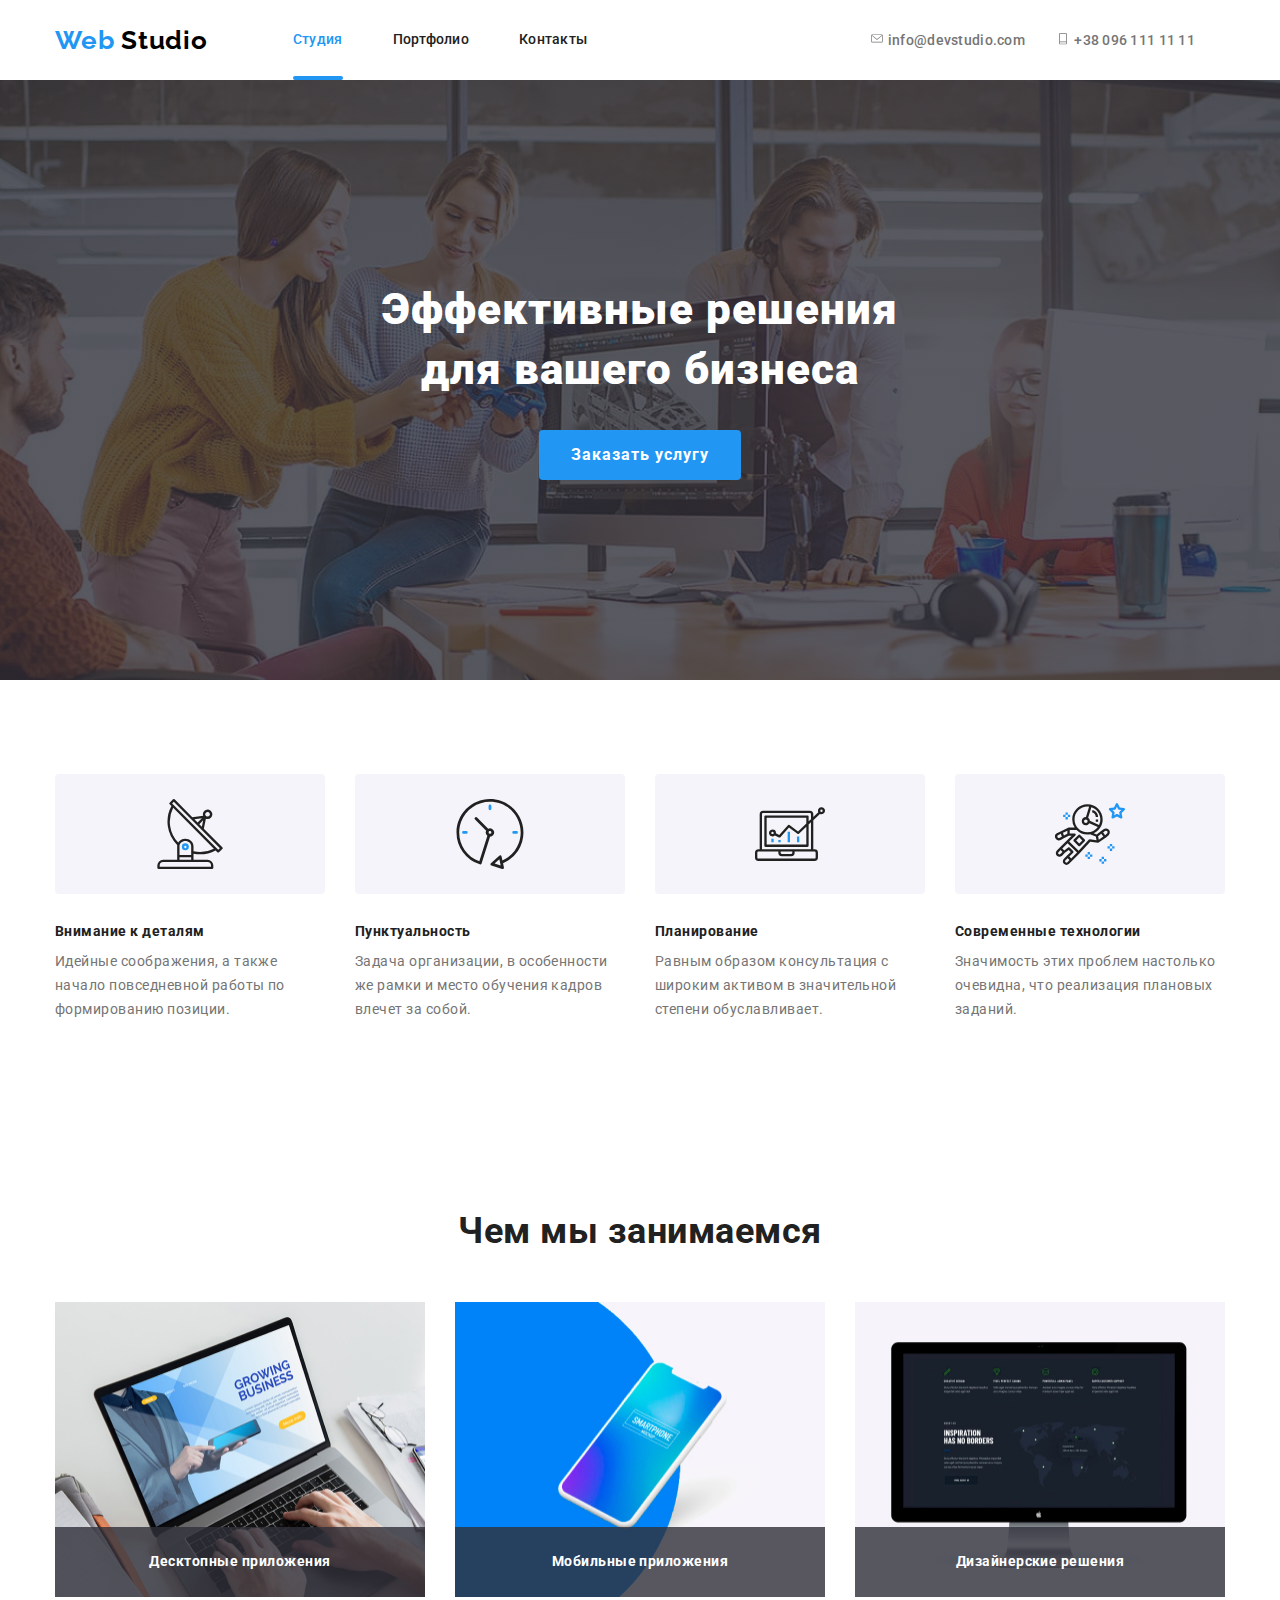
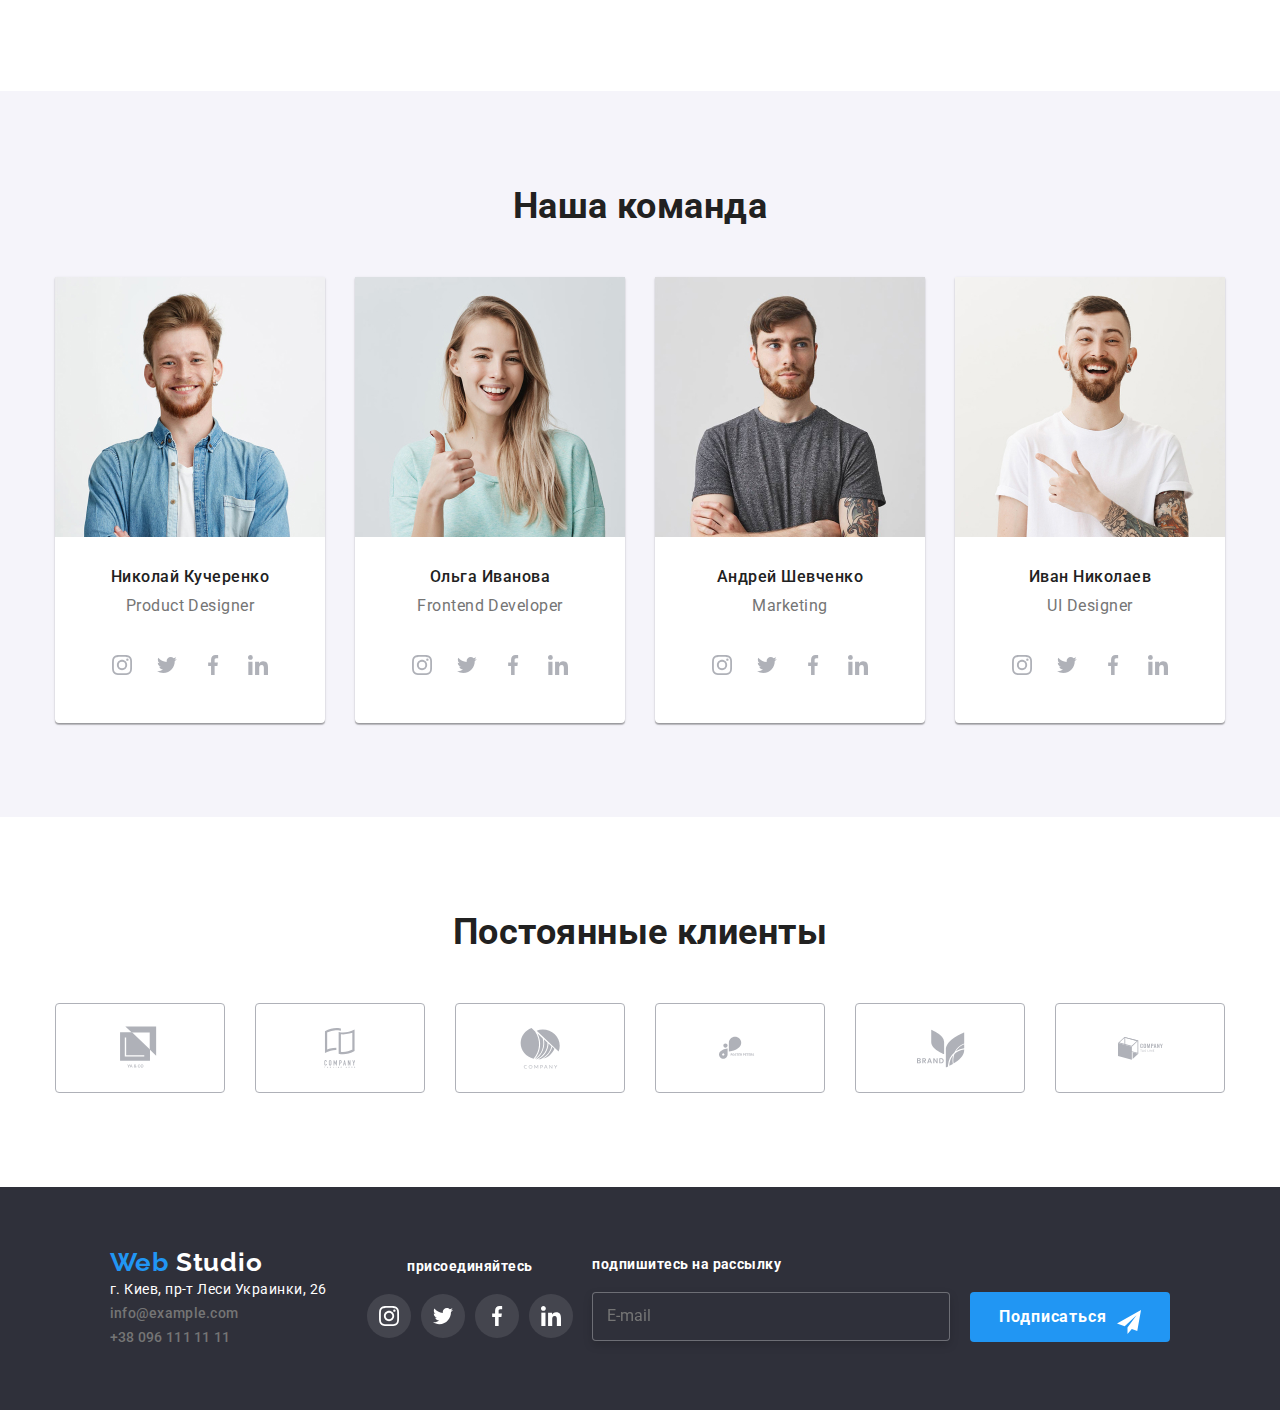
==== index.html @ cbdff16b "добавляет форму" ====
<!DOCTYPE html>
<html lang="ru">
<head>
    <meta charset="UTF-8">
    <meta name="viewport" content="width=device-width, initial-scale=1.0">
    <title>Web Studio</title>
    <link href="https://fonts.googleapis.com/css2?family=Raleway:wght@700&family=Roboto:wght@400;500;700;900&display=swap" rel="stylesheet">
    <link rel="stylesheet" href="./css/normalized.css">
    <link rel="stylesheet" href="./css/styles.css">
</head>
<body>
    <!--Шапка-->
    <header class="page-header">
            <div class="container header">
                <nav class="nav">
                    <a href="./index.html" class="logo">
                    <span class="web">Web</span> Studio 
                    </a>

                    <ul class="site-nav">
                        <li class="site-nav-item">
                            <a class="link current" href="" >Студия</a>
                        </li>
                        <li>
                            <a class="link" href="./portfolio.html">Портфолио</a>
                        </li>
                        <li>
                            <a class="link" href="">Контакты</a>
                        </li>
                    </ul>
                </nav>
                <ul class="contacts">
                    <li>
                        <a class="contacts-item" href="mailto:info@devstudio.com">
                            <svg class="link-icon">
                                <use href="./images/sprite.svg#icon-envelope2hover"></use>
                            </svg>
                            info@devstudio.com
                        </a>
                    </li>
                    <li>
                        <a class="contacts-item" href="tel:+380961111111">
                            <svg class="link-icon">
                                <use href="./images/sprite.svg#icon-mobile"></use>
                            </svg>
                            +38 096 111 11 11
                        </a>
                    </li>
                </ul>
            </div>
    </header>
    <main>
        <!--Блок герой-->
        <div class="overlay">
        <section class="hero">
            <h1 class="hero-title">
                Эффективные решения <br> для вашего бизнеса
            </h1>
            <!-- <a href="" class="button-hero" data-open-modal>Заказать услугу</a> -->
            <button class="button-hero" data-open-modal>Заказать услугу</button>
            
        </section>
        </div>

        <!--Особенности-->
        <section class="section">
            <div class="container">
                <h2 class="visually-hidden">Особенности</h2>

                <ul class="features-list">
                <li>
                    <div class="feature-icon">
                        <svg>
                            <use href="./images/sprite.svg#icon-antenna"></use>
                        </svg>
                    </div>
                    <h3 class="title">Внимание к деталям</h3>
                    <p class="features-text">Идейные соображения, а также начало повседневной
                    работы по формированию позиции.
                    </p>
                </li>

                <li>
                    <div class="feature-icon">
                        <svg>
                            <use href="./images/sprite.svg#icon-clock"></use>
                        </svg>
                    </div>
                    <h3 class="title">Пунктуальность</h3>
                    <p class="features-text">
                    Задача организации, в особенности же рамки 
                    и место обучения кадров влечет за собой.
                    </p>
                </li>

                <li>
                    <div class="feature-icon">
                        <svg>
                            <use href="./images/sprite.svg#icon-diagram"></use>
                        </svg>
                    </div>
                    <h3 class="title">Планирование</h3>
                    <p class="features-text">Равным образом консультация с широким 
                    активом в значительной степени обуславливает.
                    </p>
                </li>

                <li>
                    <div class="feature-icon">
                        <svg>
                            <use href="./images/sprite.svg#icon-astronaut"></use>
                        </svg>
                    </div>
                    <h3 class="title">Современные технологии</h3>
                    <p class="features-text">Значимость этих проблем настолько очевидна, 
                    что реализация плановых заданий.
                    </p>
                </li>
                </ul>
            </div>
        </section>

        <!--Направления работы-->
        <section class="section">
            <div class="container">
                <h2 class="section-title">Чем мы занимаемся</h2>

                <ul class="work-list">
                    <li>
                        <div class="work-item">
                            <img src="./images/box1.jpg"
                            alt="ноутбук" 
                            width="370"
                            height="295">

                            <h3 class="item-title">Десктопные приложения</h3>
                        </div>
                    </li>
                    <li>
                        <div class="work-item">
                            
                            <img src="./images/box2.jpg" 
                            alt="мобильный"
                            width="370"
                            height="295">
                            <h3 class="item-title">Мобильные приложения</h3>
                        </div>
                    </li>
                    <li>
                        <div class="work-item">
                            
                            <img src="./images/box3.jpg" 
                            alt="компьютер" 
                            width="370" 
                            height="295">
                            <h3 class="item-title">Дизайнерские решения</h3>
                        </div>
                    </li>
                </ul>
            </div>
        </section>
        
        <!--Команда-->
        <section class="section command">
            <div class="container">
                <h2 class="section-title">Наша команда</h2>
         
                <ul class="command-member">
                    <li>
                        <img src="./images/nik.jpg"
                        alt="фотография" 
                        width="270"
                        height="260"> 
                        <h3 class="member">Николай Кучеренко</h3>
                        <p class="function" lang="en">Product Designer</p>
                        <ul class="list-social-link">
                            <li>
                                <a href="" aria-label="Instagram" class="social-item" >
                                    <svg class="social-link">
                                        <use href="./images/sprite.svg#icon-instagram"></use>
                                    </svg>
                                </a>
                            </li>
                            <li>
                                <a href="" aria-label="Twitter" class="social-item">
                                    <svg class="social-link">
                                        <use href="./images/sprite.svg#icon-twitter"></use>
                                    </svg>
                                </a>
                            </li>
                            <li>
                                <a href="" aria-label="Facebook" class="social-item">
                                    <svg class="social-link">
                                        <use href="./images/sprite.svg#icon-facebook"></use>
                                    </svg>
                                </a>
                            </li>
                            <li>
                                <a href="" aria-label="Linkedin" class="social-item">
                                    <svg class="social-link">
                                        <use href="./images/sprite.svg#icon-linkedin"></use>
                                    </svg>
                                </a>
                            </li>
                        </ul>
                    </li>
                    <li>
                        <img src="./images/olga.jpg"
                        alt="фотография" 
                        width="270"
                        height="260">
                        <h3 class="member">Ольга Иванова</h3>
                        <p class="function" lang="en">Frontend Developer</p>
                        <ul class="list-social-link">
                            <li>
                                <a href="" aria-label="Instagram" class="social-item" >
                                    <svg class="social-link">
                                        <use href="./images/sprite.svg#icon-instagram"></use>
                                    </svg>
                                </a>
                            </li>
                            <li>
                                <a href="" aria-label="Twitter" class="social-item">
                                    <svg class="social-link">
                                        <use href="./images/sprite.svg#icon-twitter"></use>
                                    </svg>
                                </a>
                            </li>
                            <li>
                                <a href="" aria-label="Facebook" class="social-item">
                                    <svg class="social-link">
                                        <use href="./images/sprite.svg#icon-facebook"></use>
                                    </svg>
                                </a>
                            </li>
                            <li>
                                <a href="" aria-label="Linkedin" class="social-item">
                                    <svg class="social-link">
                                        <use href="./images/sprite.svg#icon-linkedin"></use>
                                    </svg>
                                </a>
                            </li>
                        </ul>
                    </li>
                    <li>
                        <img src="./images/andrei.jpg"
                        alt="фотография" 
                        width="270"
                        height="260">
                        <h3 class="member">Андрей Шевченко</h3>
                        <p class="function" lang="en">Marketing</p>
                        <ul class="list-social-link">
                            <li>
                                <a href="" aria-label="Instagram" class="social-item" >
                                    <svg class="social-link">
                                        <use href="./images/sprite.svg#icon-instagram"></use>
                                    </svg>
                                </a>
                            </li>
                            <li>
                                <a href="" aria-label="Twitter" class="social-item">
                                    <svg class="social-link">
                                        <use href="./images/sprite.svg#icon-twitter"></use>
                                    </svg>
                                </a>
                            </li>
                            <li>
                                <a href="" aria-label="Facebook" class="social-item">
                                    <svg class="social-link">
                                        <use href="./images/sprite.svg#icon-facebook"></use>
                                    </svg>
                                </a>
                            </li>
                            <li>
                                <a href="" aria-label="Linkedin" class="social-item">
                                    <svg class="social-link">
                                        <use href="./images/sprite.svg#icon-linkedin"></use>
                                    </svg>
                                </a>
                            </li>
                        </ul>
                    </li>
                    <li>
                        <img src="./images/ivan.jpg"
                        alt="фотография" 
                        width="270"
                        height="260">
                        <h3 class="member">Иван Николаев</h3>
                        <p class="function" lang="en">UI Designer</p>
                        <ul class="list-social-link">
                            <li>
                                <a href="" aria-label="Instagram" class="social-item" >
                                    <svg class="social-link">
                                        <use href="./images/sprite.svg#icon-instagram"></use>
                                    </svg>
                                </a>
                            </li>
                            <li>
                                <a href="" aria-label="Twitter" class="social-item">
                                    <svg class="social-link">
                                        <use href="./images/sprite.svg#icon-twitter"></use>
                                    </svg>
                                </a>
                            </li>
                            <li>
                                <a href="" aria-label="Facebook" class="social-item">
                                    <svg class="social-link">
                                        <use href="./images/sprite.svg#icon-facebook"></use>
                                    </svg>
                                </a>
                            </li>
                            <li>
                                <a href="" aria-label="Linkedin" class="social-item">
                                    <svg class="social-link">
                                        <use href="./images/sprite.svg#icon-linkedin"></use>
                                    </svg>
                                </a>
                            </li>
                        </ul>
                    </li>
                </ul>
        </div>
        </section>

        <!--Постоянные клиенты-->
        <section class="section">
            <div class="container">
                <h2 class="section-title">Постоянные клиенты</h2>
                <ul class="list-client">
                    <li>
                        <a href="" aria-label="" class="client">
                            <svg class="client-logo yaco">
                                <use href="./images/sprite.svg#icon-yaco"></use>
                            </svg> 
                        </a>
                    </li>
                    <li>
                        <a href="" aria-label=""  class="client">
                            <svg class="client-logo tagline">
                                <use href="./images/sprite.svg#icon-tagline"></use>
                            </svg> 
                        </a>
                    </li>
                    <li>
                        <a href="" aria-label="" class="client">
                            <svg class="client-logo company">
                                <use href="./images/sprite.svg#icon-company"></use>
                            </svg> 
                        </a>
                    </li>
                    <li>
                        <a href="" aria-label="" class="client">
                            <svg class="client-logo foster">
                                <use href="./images/sprite.svg#icon-foster"></use>
                            </svg> 
                        </a>
                    </li>
                    <li>
                        <a href="" aria-label="" class="client">
                            <svg class="client-logo brand">
                                <use href="./images/sprite.svg#icon-brand"></use>
                            </svg> 
                        </a>
                    </li>
                    <li>
                        <a href="" aria-label="" class="client">
                            <svg class="client-logo tag">
                                <use href="./images/sprite.svg#icon-companytag"></use>
                            </svg> 
                        </a>
                    </li>
                </ul>
            </div>
        </section>
    </main>
    
    <!--Футер-->
    <footer class="footer">
        <div class="container footer">
            <div>
                <a href="./index.html" class="logo">
                    <span class="web">Web</span> 
                    <span class="studio">Studio</span> 
                </a>
                <address class="address">
                    г. Киев, пр-т Леси Украинки, 26
                    <ul class="address item">
                        <li class="contacts footer">
                            <a href="mailto:info@example.com">
                                info@example.com
                            </a>
                        </li>
                        <li class="contacts footer">
                            <a href="tel:+380961111111">
                                +38 096 111 11 11
                            </a>
                        </li>
                    </ul>
                </address>
            </div>
            <div class="join">
                <b class="slogan">присоединяйтесь</b>
                <ul class="list-link">
                    <li>
                        <a href="" class="link-footer instagram" aria-label="Instagram" ></a>
                    </li>
                    <li>
                        <a href="" class="link-footer twitter" aria-label="Twitter"></a>
                    </li>
                    <li>
                        <a href="" class="link-footer facebook" aria-label="Facebook"></a>
                    </li>
                    <li>
                        <a href="" class="link-footer linkedin" aria-label="Linkedin"></a>
                    </li>
                </ul>
            </div>
            <div class="footer-email">
                <label for="e-mail" class="slogan">подпишитесь на рассылку</label>
                <input type="email" id="e-mail" placeholder="E-mail" class="footer-input">
            </div>
                <a href="" class="footer-button">Подписаться</a>
        </div>
    </footer>
    <div class="backdrop is-hidden" data-backdrop>
        <div class="modal">
            <form class="form">

                <button class="close" data-close-modal>
                    <svg class="close-item" width="11" height="11">
                        <use href="./images/spriteform.svg#icon-close" ></use>
                    </svg>
                </button>
                
                <div class="form-title">
                    <b>Оставьте свои данные, мы вам перезвоним</b>
                </div>

                <div class="form-field">
                    <input type="text" id="name" class="form-input" placeholder=" ">
                    <label for="name" class="form-label">Имя</label>
                    <svg width="12" height="12">
                        <use href="./images/spriteform.svg#icon-name"></use>
                    </svg>
                </div>

                <div class="form-field">
                    <input type="tel" id="tel" class="form-input" placeholder=" ">
                    <label for="tel" class="form-label">Телефон</label>
                    <svg width="13" height="13">
                        <use href="./images/spriteform.svg#icon-tel"></use>
                    </svg>
                </div>

                <div class="form-field">
                    <input type="email" id="mail" class="form-input" placeholder=" ">
                    <label for="mail" class="form-label">Почта</label>
                    <svg width="15" height="12">
                        <use href="./images/spriteform.svg#icon-mail"></use>
                    </svg>
                </div>

                <div class="form-field">
                    <textarea name="comment" id="comment" cols="55" rows="5" class="form-comment"></textarea>
                    <label for="comment" class="form-label comment">Комментарий</label>
                </div>

                <div class="form-field policy">
                    <input type="checkbox" name="" id="policy" class="input-policy" >
                    <label for="policy" class="policy">Соглашаюсь с рассылкой и принимаю 
                        <a href="" class="policy-link">Условия договора</a> 
                    </label>
                </div>

                <button type="submit" class="submit">Отправить</button>
            </form>
        </div>
    </div>
    <script>
        const refs = {
            openModalBtn: document.querySelector("[data-open-modal]"),
            closeModalBtn: document.querySelector("[data-close-modal]"),
            backdrop: document.querySelector("[data-backdrop]"),
        };

        refs.openModalBtn.addEventListener("click", toggleModal);
        refs.closeModalBtn.addEventListener("click", toggleModal);

        refs.backdrop.addEventListener("click", logBackdropClick);

        function toggleModal() {
            refs.backdrop.classList.toggle("is-hidden");
        }

        function logBackdropClick() {
            console.log("это клик в бекдроп");
        }
    </script>
</body>

</html>
---- css/normalized.css ----
/*! normalize.css v8.0.1 | MIT License | github.com/necolas/normalize.css */

/* Document
   ========================================================================== */

/**
 * 1. Correct the line height in all browsers.
 * 2. Prevent adjustments of font size after orientation changes in iOS.
 */

 html {
    line-height: 1.15; /* 1 */
    -webkit-text-size-adjust: 100%; /* 2 */
  }
  
  /* Sections
     ========================================================================== */
  
  /**
   * Remove the margin in all browsers.
   */
  
  body {
    margin: 0;
  }
  
  /**
   * Render the `main` element consistently in IE.
   */
  
  main {
    display: block;
  }
  
  /**
   * Correct the font size and margin on `h1` elements within `section` and
   * `article` contexts in Chrome, Firefox, and Safari.
   */
  
  h1 {
    font-size: 2em;
    margin: 0.67em 0;
  }
  
  /* Grouping content
     ========================================================================== */
  
  /**
   * 1. Add the correct box sizing in Firefox.
   * 2. Show the overflow in Edge and IE.
   */
  
  hr {
    box-sizing: content-box; /* 1 */
    height: 0; /* 1 */
    overflow: visible; /* 2 */
  }
  
  /**
   * 1. Correct the inheritance and scaling of font size in all browsers.
   * 2. Correct the odd `em` font sizing in all browsers.
   */
  
  pre {
    font-family: monospace, monospace; /* 1 */
    font-size: 1em; /* 2 */
  }
  
  /* Text-level semantics
     ========================================================================== */
  
  /**
   * Remove the gray background on active links in IE 10.
   */
  
  a {
    background-color: transparent;
  }
  
  /**
   * 1. Remove the bottom border in Chrome 57-
   * 2. Add the correct text decoration in Chrome, Edge, IE, Opera, and Safari.
   */
  
  abbr[title] {
    border-bottom: none; /* 1 */
    text-decoration: underline; /* 2 */
    text-decoration: underline dotted; /* 2 */
  }
  
  /**
   * Add the correct font weight in Chrome, Edge, and Safari.
   */
  
  b,
  strong {
    font-weight: bolder;
  }
  
  /**
   * 1. Correct the inheritance and scaling of font size in all browsers.
   * 2. Correct the odd `em` font sizing in all browsers.
   */
  
  code,
  kbd,
  samp {
    font-family: monospace, monospace; /* 1 */
    font-size: 1em; /* 2 */
  }
  
  /**
   * Add the correct font size in all browsers.
   */
  
  small {
    font-size: 80%;
  }
  
  /**
   * Prevent `sub` and `sup` elements from affecting the line height in
   * all browsers.
   */
  
  sub,
  sup {
    font-size: 75%;
    line-height: 0;
    position: relative;
    vertical-align: baseline;
  }
  
  sub {
    bottom: -0.25em;
  }
  
  sup {
    top: -0.5em;
  }
  
  /* Embedded content
     ========================================================================== */
  
  /**
   * Remove the border on images inside links in IE 10.
   */
  
  img {
    border-style: none;
  }
  
  /* Forms
     ========================================================================== */
  
  /**
   * 1. Change the font styles in all browsers.
   * 2. Remove the margin in Firefox and Safari.
   */
  
  button,
  input,
  optgroup,
  select,
  textarea {
    font-family: inherit; /* 1 */
    font-size: 100%; /* 1 */
    line-height: 1.15; /* 1 */
    margin: 0; /* 2 */
  }
  
  /**
   * Show the overflow in IE.
   * 1. Show the overflow in Edge.
   */
  
  button,
  input { /* 1 */
    overflow: visible;
  }
  
  /**
   * Remove the inheritance of text transform in Edge, Firefox, and IE.
   * 1. Remove the inheritance of text transform in Firefox.
   */
  
  button,
  select { /* 1 */
    text-transform: none;
  }
  
  /**
   * Correct the inability to style clickable types in iOS and Safari.
   */
  
  button,
  [type="button"],
  [type="reset"],
  [type="submit"] {
    -webkit-appearance: button;
  }
  
  /**
   * Remove the inner border and padding in Firefox.
   */
  
  button::-moz-focus-inner,
  [type="button"]::-moz-focus-inner,
  [type="reset"]::-moz-focus-inner,
  [type="submit"]::-moz-focus-inner {
    border-style: none;
    padding: 0;
  }
  
  /**
   * Restore the focus styles unset by the previous rule.
   */
  
  button:-moz-focusring,
  [type="button"]:-moz-focusring,
  [type="reset"]:-moz-focusring,
  [type="submit"]:-moz-focusring {
    outline: 1px dotted ButtonText;
  }
  
  /**
   * Correct the padding in Firefox.
   */
  
  fieldset {
    padding: 0.35em 0.75em 0.625em;
  }
  
  /**
   * 1. Correct the text wrapping in Edge and IE.
   * 2. Correct the color inheritance from `fieldset` elements in IE.
   * 3. Remove the padding so developers are not caught out when they zero out
   *    `fieldset` elements in all browsers.
   */
  
  legend {
    box-sizing: border-box; /* 1 */
    color: inherit; /* 2 */
    display: table; /* 1 */
    max-width: 100%; /* 1 */
    padding: 0; /* 3 */
    white-space: normal; /* 1 */
  }
  
  /**
   * Add the correct vertical alignment in Chrome, Firefox, and Opera.
   */
  
  progress {
    vertical-align: baseline;
  }
  
  /**
   * Remove the default vertical scrollbar in IE 10+.
   */
  
  textarea {
    overflow: auto;
  }
  
  /**
   * 1. Add the correct box sizing in IE 10.
   * 2. Remove the padding in IE 10.
   */
  
  [type="checkbox"],
  [type="radio"] {
    box-sizing: border-box; /* 1 */
    padding: 0; /* 2 */
  }
  
  /**
   * Correct the cursor style of increment and decrement buttons in Chrome.
   */
  
  [type="number"]::-webkit-inner-spin-button,
  [type="number"]::-webkit-outer-spin-button {
    height: auto;
  }
  
  /**
   * 1. Correct the odd appearance in Chrome and Safari.
   * 2. Correct the outline style in Safari.
   */
  
  [type="search"] {
    -webkit-appearance: textfield; /* 1 */
    outline-offset: -2px; /* 2 */
  }
  
  /**
   * Remove the inner padding in Chrome and Safari on macOS.
   */
  
  [type="search"]::-webkit-search-decoration {
    -webkit-appearance: none;
  }
  
  /**
   * 1. Correct the inability to style clickable types in iOS and Safari.
   * 2. Change font properties to `inherit` in Safari.
   */
  
  ::-webkit-file-upload-button {
    -webkit-appearance: button; /* 1 */
    font: inherit; /* 2 */
  }
  
  /* Interactive
     ========================================================================== */
  
  /*
   * Add the correct display in Edge, IE 10+, and Firefox.
   */
  
  details {
    display: block;
  }
  
  /*
   * Add the correct display in all browsers.
   */
  
  summary {
    display: list-item;
  }
  
  /* Misc
     ========================================================================== */
  
  /**
   * Add the correct display in IE 10+.
   */
  
  template {
    display: none;
  }
  
  /**
   * Add the correct display in IE 10.
   */
  
  [hidden] {
    display: none;
  }
---- css/styles.css ----
:root {
    --primary-text-color: #757575;
    --title-text-color: #212121;
    --accent-collor: #2196F3;
    --background-color: #FFFFFF;
}

/* цвет основного текста #757575 */
/* вторичный цвет текста #212121 */
/* цвет текста для футер-адрес rgba(255, 255, 255, 0.6 */
/* цвет фона футер #2F303A */
/* цвет фона вторичный #F5F4FA */
/* белый #FFFFFF */
/* черный #000000 */
/* акцент #2196F3 */

html {
    box-sizing: border-box;
}

 
*,
*::before,
*::after {
box-sizing: inherit;
  }

body {
    font-family: Roboto, sans-serif;
    background-color: var(--background-color);
    color: var(--primary-text-color);
    letter-spacing: 0.03em;
}

.visually-hidden {
    position: absolute !important;
    clip: rect(1px 1px 1px 1px);
    /* IE6, IE7 */
    clip: rect(1px, 1px, 1px, 1px);
    padding: 0 !important;
    border: 0 !important;
    height: 1px !important;
    width: 1px !important;
    overflow: hidden;
  }

ul {
    list-style: none;
    margin-top: 0;
    margin-bottom: 0;
    padding-left: 0;
}
a {
    text-decoration: none;
}
img {
    display: block;
}

.section {
    padding-top: 94px;
    padding-bottom: 94px;
}

.container {
    margin-left: auto;
    margin-right: auto;
    width: 1200px;
    padding-left: 15px;
    padding-right: 15px;
}

/* шапка */
.logo {
    color: #000000;
    font-family: Raleway, sans-serif;       
    font-weight: bold;
    font-size: 26px;
    line-height: 1.19;
    letter-spacing: 0.03em;
    margin-right: 85px;

    transition-duration: 250ms;
    transition-timing-function: cubic-bezier(0.4, 0, 0.2, 1);

}
.logo:hover {
    color: var(--accent-collor);
}
.logo:focus {
    color: var(--accent-collor);
}
.web {
    color: var(--accent-collor);
}

/* site nav */
.site-nav .link {
    color: var(--title-text-color);
    letter-spacing: 0.02em;
    font-family: Roboto;
    font-weight: 500;
    font-size: 14px;
    line-height: 1.14;
    display: block;
    padding-top: 32px;
    padding-bottom: 32px;

    transition-duration: 250ms;
    transition-timing-function: cubic-bezier(0.4, 0, 0.2, 1);
}
.site-nav .link:hover,
.site-nav .link:focus {
    color: var(--accent-collor);
}
.site-nav .current {
    color: var(--accent-collor);  
}
.site-nav {
    display: flex;
}
.site-nav>li:not(:last-child) {
    margin-right: 50px;
}
.nav {
    display: flex;
    align-items: center;
}
.site-nav-item {
    position: relative;
}
.current::after {
    content: '';
    display: block;
    width: 100%;
    height: 4px;
    background-color: var(--accent-collor);
    position: absolute;
    bottom: 0;
    border-radius: 2px;
}
.container.header {
    display: flex;
    align-items: center;
}
/* contacts */
.contacts-item {
    color: var(--primary-text-color);
    letter-spacing: 0.02em;
    font-weight: 500;
    font-size: 14px;
    line-height: 1.14;
    fill: #757575;

    margin-right: 30px;
    padding-top: 32px;
    padding-bottom: 32px;

    transition-duration: 250ms;
    transition-timing-function: cubic-bezier(0.4, 0, 0.2, 1);
    
}
.contacts-item:hover,
.contacts-item:focus {
    color: var(--accent-collor);
    fill: var(--accent-collor);
}
.contacts {
    display: flex;
    margin-left: auto;
}
.link-icon {
    width: 16px;
    height: 11.5px;
    color: currentColor
}

/* hero */
.hero {
    letter-spacing: 0.06em;
    text-align: center;
    padding-top: 200px;
}
.overlay{
     background-image: linear-gradient( 
        to right,
        rgba(47, 48, 58, 0.8),
        rgba(47, 48, 58, 0.8)),
    url(../images/hero.jpg); 
    
    background-position: center;
    height: 600px;
    max-width: 1600px;
    background-size: cover;
    margin: auto;
}
.hero-title {
    color: var(--background-color);
    font-weight: 900;
    font-size: 44px;
    line-height: 1.36;
    

    margin-top: 0;
    margin-bottom: 30px;
}
    
.button-hero {
    background-color: var(--accent-collor);
    color: var(--background-color);
    font-weight: 700;
    font-style: normal;
    font-size: 16px;
    line-height: 1.88;
    letter-spacing: 0.06em;
    text-align: center;

    display: inline-block;
    align-items: center;
    min-width: 200px;
    border-radius: 4px;
    text-align: center;
    padding: 10px 32px;

}
.backdrop {
    position: fixed;
    top: 0;
    left: 0;

    width: 100%;
    height: 100%;

    background: rgba(0, 0, 0, 0.2);

    transition-duration: 250ms;
    transition-timing-function: cubic-bezier(0.4, 0, 0.2, 1);
}
.backdrop.is-hidden {
    opacity: 0;
    pointer-events: none;
}
.modal {
    position: absolute;
    top: 50%;
    left: 50%;
    transform: translate(-50%, -50%);

    width: 528px;
    height: 581px;

    background-color: var(--background-color);
   
}
.form {
    padding: 40px;
    position: relative;
}
textarea {
    resize: none;
}
.form-field {
    position: relative;
    display: flex;
   
}
.form-field > svg {
    position: absolute;
    transform: translate(19px, 14px);
}
.form-input {
    
    width: 100%;
    margin-bottom: 28px;
    border: 1px solid rgba(33, 33, 33, 0.2);
    padding: 10px;  
    padding-left: 42px;
}
.form-input:focus + .form-label,
.form-input:not(:placeholder-shown) + .form-label {
    color: var(--accent-collor);
    transform: translate(15px, -20px);

    transition-duration: 250ms;
    transition-timing-function: cubic-bezier(0.4, 0, 0.2, 1);
}
.form-comment {
    border: 1px solid rgba(33, 33, 33, 0.2);
    margin-bottom: 20px;
    padding: 10px;
}
.form-comment:focus + .form-label {
    transform: translate(15px, -20px);
    color: var(--accent-collor);
}
.form-label.comment {
    transform: translate(16px, 12px);
}
.form-title {
    font-size: 20px;
    line-height: 23px;
    text-align: center;
    letter-spacing: 1.15;
    
    color: #212121;

    margin-bottom: 30px;
}
.form-label {
    position: absolute;

    font-size: 14px;
    line-height: 16px;
    letter-spacing: 1.14;

    top: 0;
    left: 0;

    transform: translate(42px, 13px);
}
.policy {
    letter-spacing: 1.71;
    font-size: 14px;
    line-height: 24px;
    
    
}
.input-policy {
    position: absolute;
    transform: translate(-215px, 5px);
    width: 16px;
    height: 15px;
}
.input-policy:checked {
    background-color: var(--accent-collor);
}
.policy-link {
    color: var(--accent-collor);
}
.policy-link:focus,
.policy-link:hover {
    color: var(--accent-collor);
}
.form-field.policy {
    display: flex;
    justify-content: center;
}
.submit {
    color: var(--background-color);
    background-color: var(--accent-collor);

    width: 200px;
    height: 50px;
    
    margin-top: 30px;
    margin-left: 124px;
    margin-right: 124px;
}
.close {
    width: 30px;
    height: 30px;
    border-radius: 50%;
    display: flex;
    position: absolute;
    top: 0;
    left: 0;
    transform: translate(480px, 5px); 
    
    background: var(--background-color);
    border: 1px solid rgba(0, 0, 0, 0.1);
   
    padding: 2px;

    display: flex;
    justify-content: center;
    align-items: center;
}
.close:hover,
.close:focus {
    background: var(--background-color);
    border: 1px solid rgba(0, 0, 0, 0.1);
    fill: var(--accent-collor)
}
.form-input:focus ~ svg {
    fill: var(--accent-collor)
}

/* title */
.section-title {
    color: var(--title-text-color);
    font-weight: bold;
    font-size: 36px;
    line-height: 1.17;
    text-align: center;
    margin-top: 0;
    margin-bottom: 50px;

}

/* features */
.features-list .title {
    color: var(--title-text-color);
    font-weight: bold;
    font-size: 14px;
    line-height: 1.14;
    margin-top: 0;
    margin-bottom: 10px;
}
.features-text {
    font-weight: normal;
    font-size: 14px;
    line-height: 1.71;
    margin-top: 0;
    margin-bottom: 0;
}
.features-list img {
    margin-top: 0;
    margin-bottom: 30px;
}
.features-list>li:not(:last-child) {
    margin-right: 30px;
}
.features-list {
    align-items: center;
    display: flex; 
}
.feature-icon {
    width: 270px;
    height: 120px;
    display: flex;
    padding: 25px 100px;
    margin-right: 0;
    margin-bottom: 30px;
    background-color: #F5F4FA;
    border-radius: 4px;
}

/* work */
.item-title {
    color: var(--background-color);
    background-color: rgba(47, 48, 58, 0.8);
    font-weight: bold;
    font-size: 14px;
    line-height: 1.14;
    text-align: center;
    
    margin-top: 0;
    margin-bottom: 0;
    padding-top: 27px;
    padding-bottom: 27px;
    
    position: absolute;
    bottom: 0;
    width: 100%;
}

.work-list {
    display: flex;
    
}
.work-list>li:not(:last-child) {
    margin-right: 30px;
}

.work-item {
    position: relative;
}


/* command */
.command {
    background-color: #F5F4FA;
}
.member {
    color: var(--title-text-color);
    font-weight: 500;
    font-size: 16px;
    line-height: 1.19;
    text-align: center;
    margin-top: 0;
    margin-bottom: 10px;
}
.function {
    font-weight: normal;
    font-size: 16px;
    line-height: 1.19;
    text-align: center;
    margin-top: 0;
    margin-bottom: 0;
}
.command img {
    margin-bottom: 30px;
}
.command-member {
    display: flex;
}
.command-member>li:not(:last-child) {
    margin-right: 30px;
}
.command-member>li {
    border-radius: 0px 0px 4px 4px;
    box-shadow: 0px 2px 1px 
    rgba(0, 0, 0, 0.2), 0px 1px 1px 
    rgba(0, 0, 0, 0.14), 0px 1px 3px 
    rgba(0, 0, 0, 0.12);
    background: var(--background-color);
}
.list-social-link {
    display: flex;
    flex-direction: row;
    justify-content: space-around;
    padding: 28px 44px 36px; 
}
.social-link {
    width: 20px;
    height: 20px;
    display: flex;
    color: currentColor   
}
.social-item {
    background: var(--background-color);
    fill: #afb1b8;
    width: 44px;
    height: 44px;
    border-radius: 50%;
    display: flex;
    align-items: center;
    justify-content: space-around;

    transition-duration: 250ms;
    transition-timing-function: cubic-bezier(0.4, 0, 0.2, 1);
}
.social-item:hover {
    background: var(--accent-collor);
    width: 44px;
    height: 44px;
    border-radius: 50%;
    fill: var(--background-color) 
}

/* clients */
.list-client {
    display: flex;
}
.client {
    border: 1px solid #AFB1B8;
    box-sizing: border-box;
    border-radius: 4px;
    width: 170px;
    height: 90px;
    display: flex;
    align-items: center;
    justify-content: center;
    fill: #afb1b8; 

    transition-duration: 250ms;
    transition-timing-function: cubic-bezier(0.4, 0, 0.2, 1);
}
.list-client>li:last-child {
    margin-right: 0;
}
.list-client>li {
    margin-right: 30px;
}
.client:hover {
    border: 1px solid var(--accent-collor);
    cursor: pointer;
    fill: var(--accent-collor);
}
.client-logo {
    color: currentColor;
    display: block;
}
.yaco {
    width: 44px;
    height: 49px;
}
.tagline {
    width: 40px;
    height: 52px;
}
.company {
    width: 41px;
    height: 43px;
}
.foster {
    width: 80px;
    height: 42px;
}
.brand {
    width: 59px;
    height: 47px;
}
.tag {
    width: 89px;
    height: 45px;
}

/* footer */
.footer {
    background-color: #2F303A;
}
.studio {
    color: var(--background-color);
}
.address {
    color: var(--background-color);
    font-weight: normal;
    font-style: normal;
    font-size: 14px;
    line-height: 1.71;
}
.address>.contacts {
    color: rgba(255, 255, 255, 0.6);
    font-weight: normal;
    
}
.slogan {
    color: var(--background-color);
    margin-bottom: 20px;
   
    font-size: 14px;
    line-height: 16px;
    letter-spacing: 1.14;
    font-weight: bold;
}
.container.footer {
    display: flex;
    justify-content: space-around;
    padding: 60px;
    align-items: center;
}
.list-link {
    display: flex;
}
.link-footer {
    background: rgba(255, 255, 255, 0.1);
    display: flex;
    flex-direction: row;
    content: "";
    width: 44px;
    height: 44px;
    border-radius: 50%;

    background-repeat: no-repeat;
    background-position: center;

    transition-duration: 250ms;
    transition-timing-function: cubic-bezier(0.4, 0, 0.2, 1);
    
}
.list-link>li{
    margin-right: 10px;
}

.list-link>li:last-child {
    margin-right: 0;
  }
.link-footer:hover,
.link-footer:focus {
    cursor: pointer;
    background-color: var(--accent-collor);
}

.join {
    display: flex;
    align-items: center;
    flex-direction: column;
}
.contacts.footer>a {
    color: var(--primary-text-color);
    letter-spacing: 0.02em;
    font-weight: 500;
    font-size: 14px;
    line-height: 1.71;
}
.instagram {
    background-image: url(../images/instagram.svg); 
}
.twitter {
    background-image: url(../images/twitter.svg);
}
.facebook {
    background-image: url(../images/facebook.svg);
}
.linkedin {
    background-image: url(../images/linkedin.svg);
}
.address.item {
    padding-left: 0;
}
.footer-button {
    font-style: normal;
    font-weight: 700;
    font-size: 16px;
    line-height: 1.88;
    background-color: var(--accent-collor);
    color: var(--background-color);
    letter-spacing: 0.06em;
    
    min-width: 200px;
    height: 50px;
    display: inline-block;
    border-radius: 4px;
    
    padding: 10px 29px;
    margin-top: 37px;
}
.footer-button::after {
    content: "";
    width: 24px;
    height: 24px;
    background-image: url(../images/send.svg);
    background-size: contain;
    display: inline-flex;
    align-items: center;
    cursor: pointer;
    margin-left: 10px;
    text-align: center;
}
.footer-email {
    display: flex;
    flex-direction: column;

    
}
.footer-input {
    width: 358px;
    padding: 14px;
    
    background-color: #2F303A;
    border: 1px solid rgba(255, 255, 255, 0.3);
    filter: drop-shadow(0px 4px 4px rgba(0, 0, 0, 0.15));
    border-radius: 4px;     
}


/* portfolio */

button {
    background-color: #F5F4FA;
    color: #212121;
    font-family: Roboto, sans-serif;
    font-style: normal;
    text-align: center;
    font-weight: 500;
    font-size: 16px;
    line-height: 1.63;
    letter-spacing: 0.03em;
    border-radius: 4px;
    border: none;   
    padding: 6px 22px;

    transition-duration: 250ms;
    transition-timing-function: cubic-bezier(0.4, 0, 0.2, 1);

}
button:hover,
button:focus {
    background-color: var(--accent-collor);
    color: var(--background-color);
}

.portfolio-title {
    color: var(--title-text-color);
    letter-spacing: 0.06em;
    font-weight: bold;
    font-size: 18px;
    line-height: 2;
    margin-top: 0;
    margin-bottom: 0;
    margin-left: 24px;
    padding-top: 20px;
} 
.work {
    color: var(--primary-text-color);
    font-weight: normal;
    font-size: 16px;
    line-height: 1.88;
    margin-top: 0;
    margin-bottom: 20px;
    margin-left: 24px;
}

.portfolio-button>li {
    margin-right: 8px;
    margin-bottom: 50px;
    margin-top: 93px;
}


.image {
    display: block;
} 

.portfolio-button {
    display: flex;
    justify-content: center;
}
.portfolio-list {
    display: flex;
    flex-wrap: wrap;
    
    width: 1170px; 
    padding-bottom: 94px;
}
.portfolio-item {
    margin-bottom: 30px;
    margin-right: 30px;
    width: 370px;
}
.portfolio-item:nth-last-child(-n+3) {
    margin-bottom: 0;
}
.portfolio-item:nth-child(3n) {
    margin-right: 0;
}
.portfolio-border {
    border: 1px solid #EEEEEE;
    border-top: 0;
}

.box-hover {
    position: relative;
    overflow: hidden;
    
}
.portfolio-hover {
    position: absolute;
    color: var(--background-color);
    font-weight: normal;
    font-size: 18px;
    line-height: 1.56;
    height: 100%;
    padding: 63px 24px;
    top: 0;
    left: 0;

    background: rgba(33, 150, 243, 0.9);
    opacity: 0;
    transform: translateY(100%);
    transition-duration: 250ms;
    transition-timing-function: cubic-bezier(0.4, 0, 0.2, 1);

}

.hover {
    margin: 0;
}

.portfolio-item:hover .portfolio-hover {
    opacity: 1;
    transform: translateY(0);
    
}
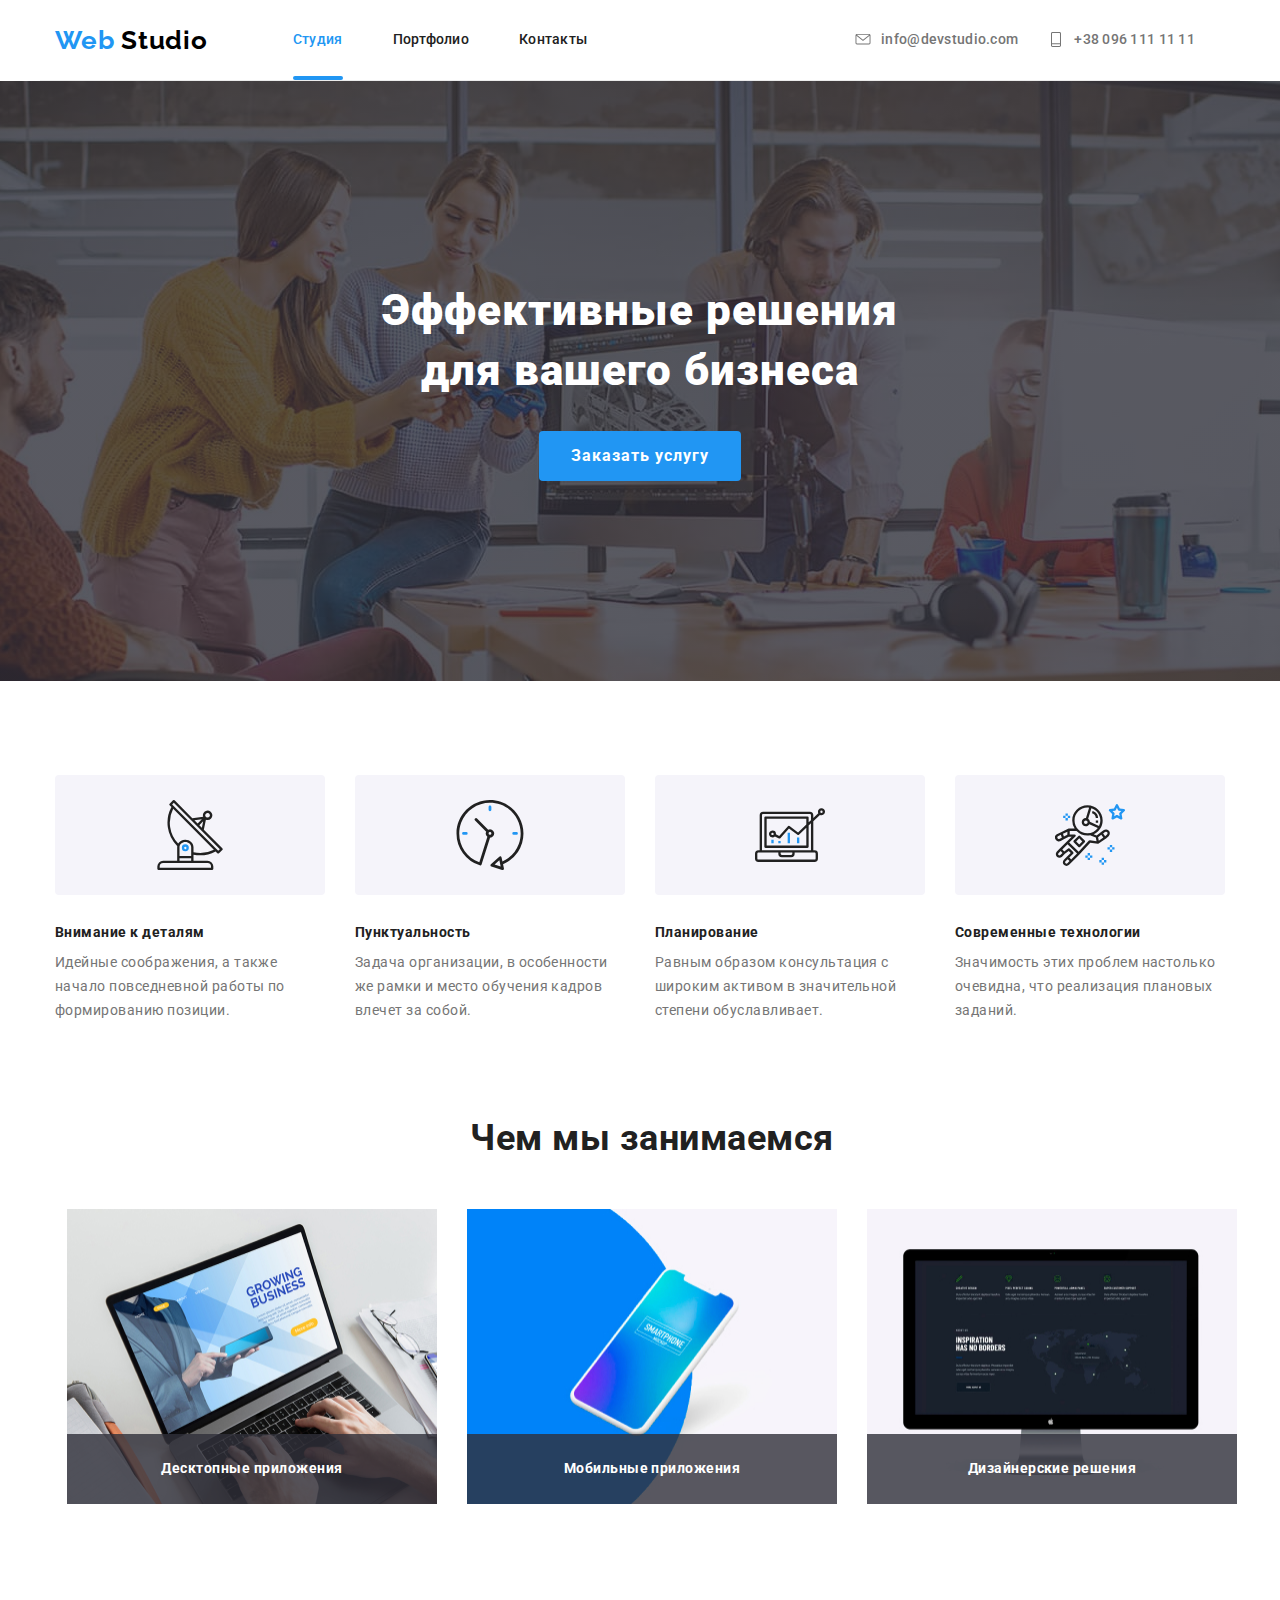
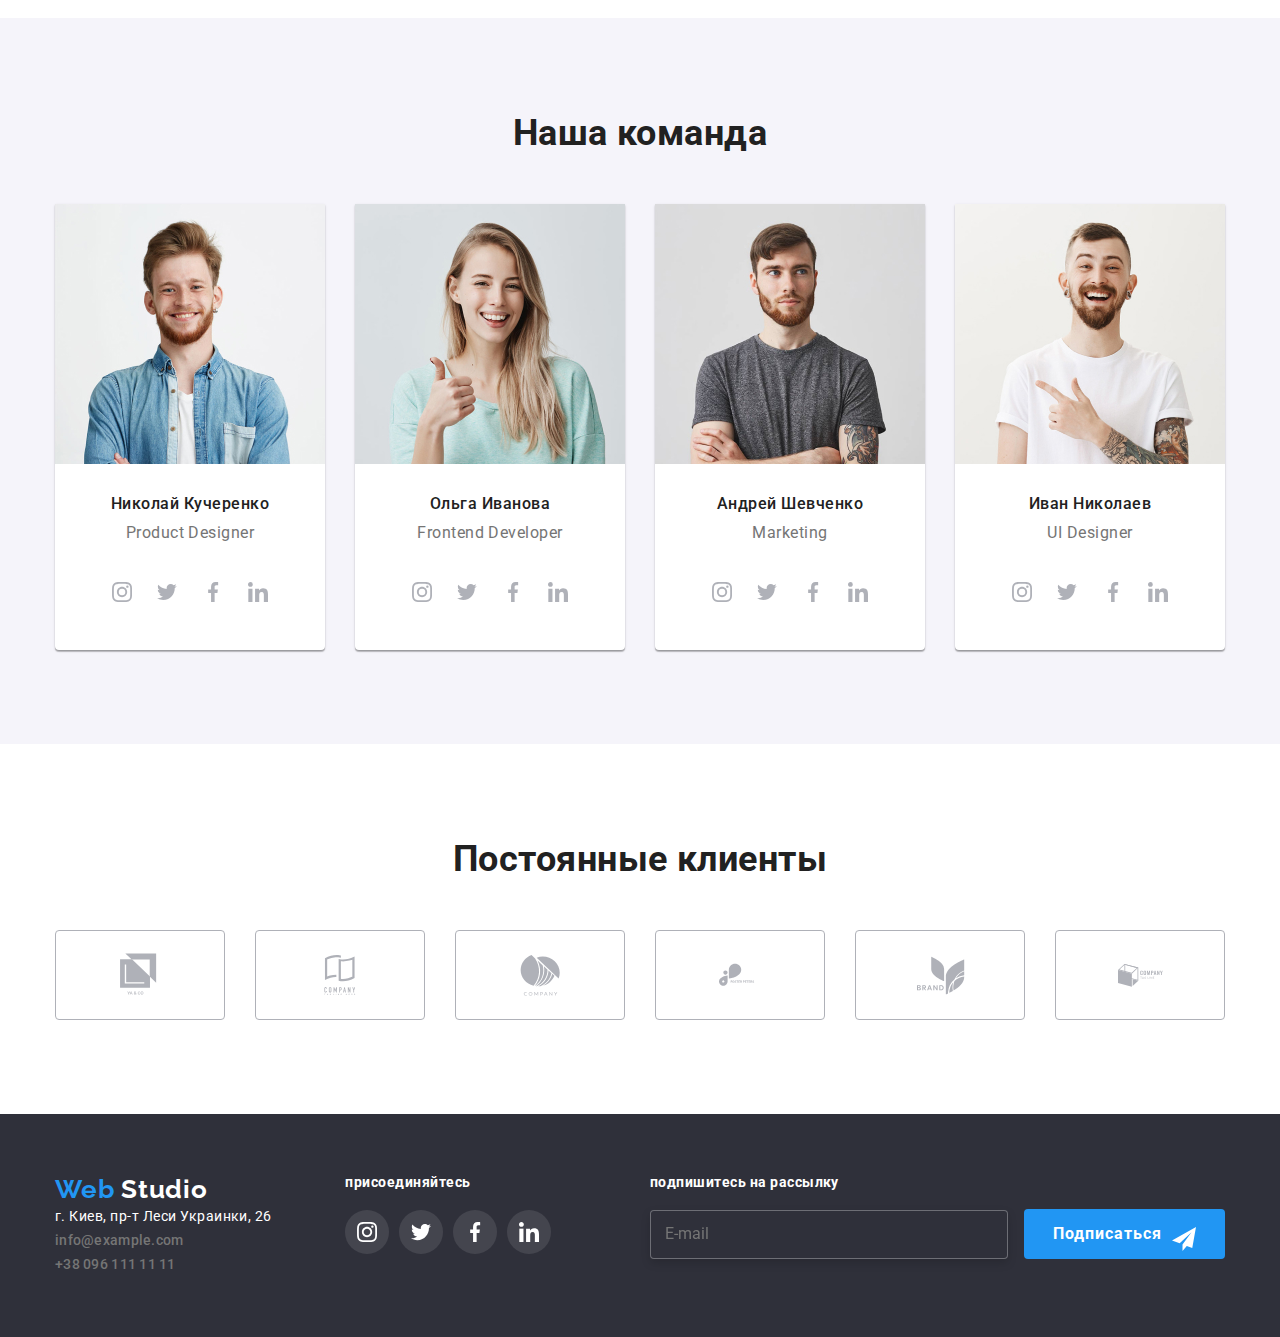
==== commit 68c1e402: "сохраняет изменения" ====
--- a/index.html
+++ b/index.html
@@ -13,7 +13,7 @@
     <header class="page-header">
             <div class="container header">
                 <nav class="nav">
-                    <a href="./index.html" class="logo">
+                    <a href="./index.html" class="logo header">
                     <span class="web">Web</span> Studio 
                     </a>
 
@@ -121,7 +121,7 @@
         </section>
 
         <!--Направления работы-->
-        <section class="section">
+        <section class="section work">
             <div class="container">
                 <h2 class="section-title">Чем мы занимаемся</h2>
 
@@ -466,10 +466,13 @@
                 </div>
 
                 <div class="form-field policy">
-                    <input type="checkbox" name="" id="policy" class="input-policy" >
+                   
                     <label for="policy" class="policy">Соглашаюсь с рассылкой и принимаю 
                         <a href="" class="policy-link">Условия договора</a> 
+                        <input type="checkbox" name="" id="policy" class="input-policy visually-hidden" >
+                        <span class="check-box"></span>
                     </label>
+                    
                 </div>
 
                 <button type="submit" class="submit">Отправить</button>
--- a/css/styles.css
+++ b/css/styles.css
@@ -18,7 +18,6 @@
     box-sizing: border-box;
 }
 
- 
 *,
 *::before,
 *::after {
@@ -31,7 +30,6 @@
     color: var(--primary-text-color);
     letter-spacing: 0.03em;
 }
-
 .visually-hidden {
     position: absolute !important;
     clip: rect(1px 1px 1px 1px);
@@ -43,7 +41,6 @@
     width: 1px !important;
     overflow: hidden;
   }
-
 ul {
     list-style: none;
     margin-top: 0;
@@ -56,12 +53,10 @@
 img {
     display: block;
 }
-
 .section {
     padding-top: 94px;
     padding-bottom: 94px;
 }
-
 .container {
     margin-left: auto;
     margin-right: auto;
@@ -78,7 +73,7 @@
     font-size: 26px;
     line-height: 1.19;
     letter-spacing: 0.03em;
-    margin-right: 85px;
+    /* margin-right: 85px; */
 
     transition-duration: 250ms;
     transition-timing-function: cubic-bezier(0.4, 0, 0.2, 1);
@@ -89,6 +84,9 @@
 }
 .logo:focus {
     color: var(--accent-collor);
+}
+.logo.header {
+    margin-right: 85px;
 }
 .web {
     color: var(--accent-collor);
@@ -105,6 +103,7 @@
     display: block;
     padding-top: 32px;
     padding-bottom: 32px;
+    
 
     transition-duration: 250ms;
     transition-timing-function: cubic-bezier(0.4, 0, 0.2, 1);
@@ -142,6 +141,7 @@
 .container.header {
     display: flex;
     align-items: center;
+    border-bottom: 1px solid #ECECEC;
 }
 /* contacts */
 .contacts-item {
@@ -156,9 +156,10 @@
     padding-top: 32px;
     padding-bottom: 32px;
 
-    transition-duration: 250ms;
-    transition-timing-function: cubic-bezier(0.4, 0, 0.2, 1);
-    
+    display: flex;
+
+    transition-duration: 250ms;
+    transition-timing-function: cubic-bezier(0.4, 0, 0.2, 1);  
 }
 .contacts-item:hover,
 .contacts-item:focus {
@@ -171,8 +172,10 @@
 }
 .link-icon {
     width: 16px;
-    height: 11.5px;
-    color: currentColor
+    height: 15px;
+    color: currentColor;
+    margin-right: 10px;
+    
 }
 
 /* hero */
@@ -221,7 +224,6 @@
     border-radius: 4px;
     text-align: center;
     padding: 10px 32px;
-
 }
 .backdrop {
     position: fixed;
@@ -318,22 +320,23 @@
 
     transform: translate(42px, 13px);
 }
+.check-box {
+    position: absolute;
+    width: 16px;
+    height: 15px;
+    background-image: url(../images/checkbox.svg);
+    transform: translate(-428px, 3px);
+}
+.input-policy:checked ~ span {
+    background-image: url(../images/checked.svg);
+}
+
 .policy {
     letter-spacing: 1.71;
     font-size: 14px;
-    line-height: 24px;
-    
-    
-}
-.input-policy {
-    position: absolute;
-    transform: translate(-215px, 5px);
-    width: 16px;
-    height: 15px;
-}
-.input-policy:checked {
-    background-color: var(--accent-collor);
-}
+    line-height: 24px; 
+}
+
 .policy-link {
     color: var(--accent-collor);
 }
@@ -394,7 +397,6 @@
     text-align: center;
     margin-top: 0;
     margin-bottom: 50px;
-
 }
 
 /* features */
@@ -453,7 +455,6 @@
     bottom: 0;
     width: 100%;
 }
-
 .work-list {
     display: flex;
     
@@ -461,9 +462,11 @@
 .work-list>li:not(:last-child) {
     margin-right: 30px;
 }
-
 .work-item {
     position: relative;
+}
+.section.work {
+    padding-top: 0;
 }
 
 
@@ -612,8 +615,7 @@
 }
 .address>.contacts {
     color: rgba(255, 255, 255, 0.6);
-    font-weight: normal;
-    
+    font-weight: normal;  
 }
 .slogan {
     color: var(--background-color);
@@ -626,9 +628,9 @@
 }
 .container.footer {
     display: flex;
-    justify-content: space-around;
-    padding: 60px;
-    align-items: center;
+    justify-content: space-between;
+    padding-top: 60px;
+    padding-bottom: 60px;
 }
 .list-link {
     display: flex;
@@ -646,8 +648,7 @@
     background-position: center;
 
     transition-duration: 250ms;
-    transition-timing-function: cubic-bezier(0.4, 0, 0.2, 1);
-    
+    transition-timing-function: cubic-bezier(0.4, 0, 0.2, 1); 
 }
 .list-link>li{
     margin-right: 10px;
@@ -664,8 +665,9 @@
 
 .join {
     display: flex;
-    align-items: center;
     flex-direction: column;
+    padding-left: 69px;
+    padding-right: 94px;   
 }
 .contacts.footer>a {
     color: var(--primary-text-color);
@@ -704,7 +706,8 @@
     border-radius: 4px;
     
     padding: 10px 29px;
-    margin-top: 37px;
+    margin-top: 35px;
+    margin-left: 12px;
 }
 .footer-button::after {
     content: "";
@@ -716,13 +719,10 @@
     align-items: center;
     cursor: pointer;
     margin-left: 10px;
-    text-align: center;
 }
 .footer-email {
     display: flex;
-    flex-direction: column;
-
-    
+    flex-direction: column;   
 }
 .footer-input {
     width: 358px;
@@ -731,12 +731,11 @@
     background-color: #2F303A;
     border: 1px solid rgba(255, 255, 255, 0.3);
     filter: drop-shadow(0px 4px 4px rgba(0, 0, 0, 0.15));
-    border-radius: 4px;     
-}
-
+    border-radius: 4px;    
+    color: var(--background-color); 
+}
 
 /* portfolio */
-
 button {
     background-color: #F5F4FA;
     color: #212121;
@@ -753,14 +752,12 @@
 
     transition-duration: 250ms;
     transition-timing-function: cubic-bezier(0.4, 0, 0.2, 1);
-
 }
 button:hover,
 button:focus {
     background-color: var(--accent-collor);
     color: var(--background-color);
 }
-
 .portfolio-title {
     color: var(--title-text-color);
     letter-spacing: 0.06em;
@@ -781,18 +778,14 @@
     margin-bottom: 20px;
     margin-left: 24px;
 }
-
 .portfolio-button>li {
     margin-right: 8px;
     margin-bottom: 50px;
     margin-top: 93px;
 }
-
-
 .image {
     display: block;
 } 
-
 .portfolio-button {
     display: flex;
     justify-content: center;
@@ -819,11 +812,9 @@
     border: 1px solid #EEEEEE;
     border-top: 0;
 }
-
 .box-hover {
     position: relative;
-    overflow: hidden;
-    
+    overflow: hidden;   
 }
 .portfolio-hover {
     position: absolute;
@@ -841,17 +832,17 @@
     transform: translateY(100%);
     transition-duration: 250ms;
     transition-timing-function: cubic-bezier(0.4, 0, 0.2, 1);
-
-}
-
+}
 .hover {
     margin: 0;
 }
-
 .portfolio-item:hover .portfolio-hover {
     opacity: 1;
-    transform: translateY(0);
-    
-}
+    transform: translateY(0);  
+}
+.portfolio-item:hover .portfolio-border {
+    box-shadow: 0px 1px 1px rgba(0, 0, 0, 0.12), 0px 4px 4px rgba(0, 0, 0, 0.06), 1px 4px 6px rgba(0, 0, 0, 0.16);
+}
+
 
   